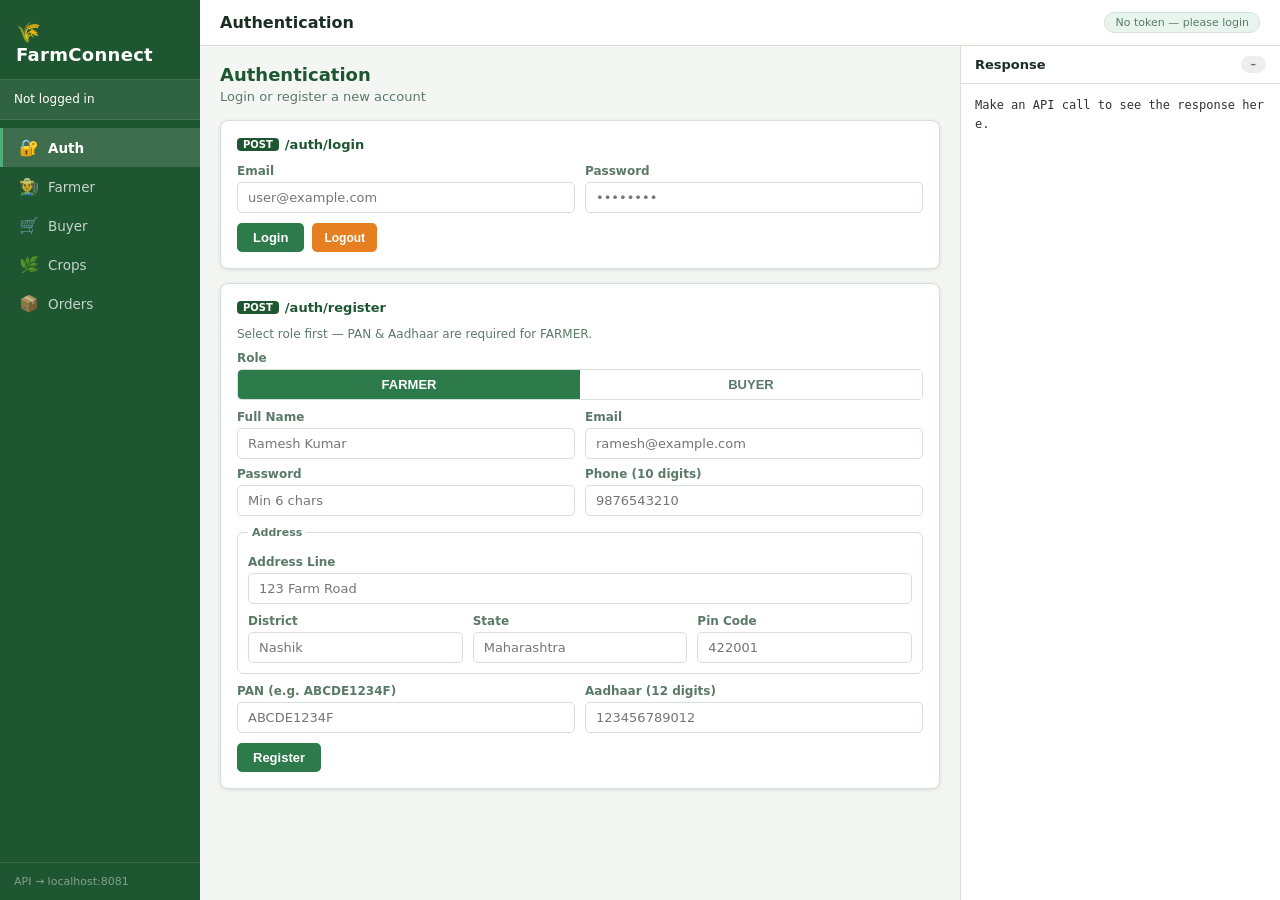
==== src/main/resources/static/index.html @ 51a6def2 "Initial commit: FarmConnect Spring Boot backend REST API for farmers and buyers: JWT auth with role-" ====
<!DOCTYPE html>
<html lang="en">
<head>
    <meta charset="UTF-8">
    <meta name="viewport" content="width=device-width, initial-scale=1.0">
    <title>FarmConnect – API Tester</title>
    <style>
        *, *::before, *::after { box-sizing: border-box; margin: 0; padding: 0; }

        :root {
            --green-dark:  #1e5631;
            --green-mid:   #2d7a4a;
            --green-light: #4caf78;
            --green-pale:  #e8f5ee;
            --bg:          #f4f6f4;
            --white:       #ffffff;
            --border:      #d4e0d8;
            --text:        #1a2e22;
            --text-soft:   #5a7a67;
            --danger:      #c0392b;
            --warn:        #e67e22;
            --radius:      8px;
            --shadow:      0 1px 4px rgba(0,0,0,.10);
        }

        body {
            font-family: system-ui, -apple-system, "Segoe UI", sans-serif;
            background: var(--bg);
            color: var(--text);
            display: flex;
            min-height: 100vh;
            font-size: 14px;
        }

        /* ── Sidebar ─────────────────────────────────── */
        .sidebar {
            width: 200px;
            min-width: 200px;
            background: var(--green-dark);
            color: #fff;
            display: flex;
            flex-direction: column;
            padding: 0;
        }
        .sidebar-logo {
            padding: 20px 16px 14px;
            font-size: 18px;
            font-weight: 700;
            letter-spacing: .3px;
            border-bottom: 1px solid rgba(255,255,255,.15);
        }
        .sidebar-logo span { font-size: 20px; margin-right: 6px; }
        .auth-status {
            padding: 10px 14px;
            font-size: 12px;
            background: rgba(255,255,255,.08);
            border-bottom: 1px solid rgba(255,255,255,.1);
            line-height: 1.6;
        }
        .auth-status .badge {
            display: inline-block;
            padding: 1px 7px;
            border-radius: 20px;
            font-size: 10px;
            font-weight: 600;
            background: var(--green-light);
            color: #fff;
            margin-left: 4px;
        }
        .auth-status .badge.buyer { background: var(--warn); }
        nav { padding: 8px 0; flex: 1; }
        .nav-item {
            display: flex;
            align-items: center;
            gap: 9px;
            padding: 10px 16px;
            cursor: pointer;
            color: rgba(255,255,255,.75);
            transition: background .15s, color .15s;
            border-left: 3px solid transparent;
            font-size: 13.5px;
        }
        .nav-item:hover { background: rgba(255,255,255,.1); color: #fff; }
        .nav-item.active {
            background: rgba(255,255,255,.14);
            color: #fff;
            border-left-color: var(--green-light);
            font-weight: 600;
        }
        .nav-item .icon { font-size: 16px; width: 20px; text-align: center; }
        .sidebar-footer {
            padding: 12px 14px;
            border-top: 1px solid rgba(255,255,255,.1);
            font-size: 11px;
            color: rgba(255,255,255,.45);
        }

        /* ── Main layout ─────────────────────────────── */
        .main {
            flex: 1;
            display: flex;
            flex-direction: column;
            overflow: hidden;
        }
        .topbar {
            padding: 12px 20px;
            background: var(--white);
            border-bottom: 1px solid var(--border);
            display: flex;
            align-items: center;
            justify-content: space-between;
        }
        .topbar h2 { font-size: 16px; font-weight: 600; }
        .topbar .token-pill {
            font-size: 11px;
            color: var(--text-soft);
            background: var(--green-pale);
            border: 1px solid var(--border);
            border-radius: 20px;
            padding: 3px 10px;
            max-width: 260px;
            overflow: hidden;
            text-overflow: ellipsis;
            white-space: nowrap;
        }

        .content-area {
            display: flex;
            flex: 1;
            overflow: hidden;
        }
        .sections {
            flex: 1;
            overflow-y: auto;
            padding: 18px 20px;
        }
        .section { display: none; }
        .section.active { display: block; }

        /* ── Response panel ──────────────────────────── */
        .response-panel {
            width: 320px;
            min-width: 280px;
            background: var(--white);
            border-left: 1px solid var(--border);
            display: flex;
            flex-direction: column;
        }
        .response-panel .rp-header {
            padding: 10px 14px;
            border-bottom: 1px solid var(--border);
            display: flex;
            align-items: center;
            justify-content: space-between;
            font-weight: 600;
            font-size: 13px;
        }
        .status-badge {
            padding: 2px 10px;
            border-radius: 20px;
            font-size: 11px;
            font-weight: 700;
            background: #eee;
            color: #666;
        }
        .status-badge.ok { background: #d4edda; color: #155724; }
        .status-badge.err { background: #f8d7da; color: #721c24; }
        .status-badge.warn { background: #fff3cd; color: #856404; }
        #response-body {
            flex: 1;
            overflow-y: auto;
            padding: 12px 14px;
            font-family: "Menlo", "Consolas", monospace;
            font-size: 12px;
            line-height: 1.6;
            color: #333;
            white-space: pre-wrap;
            word-break: break-all;
        }

        /* ── Cards ───────────────────────────────────── */
        .card {
            background: var(--white);
            border: 1px solid var(--border);
            border-radius: var(--radius);
            box-shadow: var(--shadow);
            padding: 16px;
            margin-bottom: 14px;
        }
        .card h3 {
            font-size: 13px;
            font-weight: 700;
            color: var(--green-dark);
            margin-bottom: 12px;
            display: flex;
            align-items: center;
            gap: 6px;
        }
        .card h3 .method {
            font-size: 10px;
            font-weight: 700;
            padding: 1px 6px;
            border-radius: 4px;
            background: var(--green-dark);
            color: #fff;
        }
        .card h3 .method.get { background: #1a6b9a; }
        .card h3 .method.patch { background: #8a5c00; }
        .card h3 .method.delete { background: #8b2020; }
        .card h3 .method.put { background: #5a3680; }

        /* ── Form elements ───────────────────────────── */
        .form-row { display: flex; gap: 10px; flex-wrap: wrap; }
        .form-group { display: flex; flex-direction: column; gap: 4px; flex: 1; min-width: 140px; }
        .form-group.full { min-width: 100%; }
        label { font-size: 12px; font-weight: 600; color: var(--text-soft); }
        input, select, textarea {
            padding: 7px 10px;
            border: 1px solid var(--border);
            border-radius: 5px;
            font-size: 13px;
            font-family: inherit;
            background: var(--white);
            color: var(--text);
            outline: none;
            transition: border-color .15s;
        }
        input:focus, select:focus, textarea:focus { border-color: var(--green-mid); }
        textarea { resize: vertical; min-height: 60px; }

        .address-group {
            border: 1px solid var(--border);
            border-radius: 6px;
            padding: 10px;
            margin-top: 6px;
        }
        .address-group legend {
            font-size: 11px;
            font-weight: 700;
            color: var(--text-soft);
            padding: 0 4px;
        }

        /* ── Buttons ─────────────────────────────────── */
        .btn {
            padding: 7px 16px;
            border: none;
            border-radius: 5px;
            font-size: 13px;
            font-weight: 600;
            cursor: pointer;
            transition: opacity .15s, transform .1s;
        }
        .btn:active { transform: scale(.98); }
        .btn:hover { opacity: .88; }
        .btn-primary { background: var(--green-mid); color: #fff; }
        .btn-danger { background: var(--danger); color: #fff; }
        .btn-warn { background: var(--warn); color: #fff; }
        .btn-sm { padding: 5px 12px; font-size: 12px; }
        .btn-row { display: flex; gap: 8px; margin-top: 10px; flex-wrap: wrap; }

        /* ── Toast ───────────────────────────────────── */
        #toast {
            position: fixed;
            bottom: 20px;
            right: 20px;
            padding: 10px 18px;
            background: var(--green-dark);
            color: #fff;
            border-radius: 6px;
            font-size: 13px;
            font-weight: 500;
            display: none;
            z-index: 999;
            box-shadow: 0 4px 12px rgba(0,0,0,.2);
        }
        #toast.err { background: var(--danger); }

        /* ── Role toggle ─────────────────────────────── */
        .role-toggle { display: flex; gap: 0; border: 1px solid var(--border); border-radius: 5px; overflow: hidden; }
        .role-btn {
            flex: 1;
            padding: 7px;
            background: var(--white);
            border: none;
            cursor: pointer;
            font-size: 13px;
            font-weight: 600;
            color: var(--text-soft);
            transition: background .15s;
        }
        .role-btn.active { background: var(--green-mid); color: #fff; }

        .divider { margin: 6px 0 12px; border: none; border-top: 1px solid var(--border); }

        .info-text { font-size: 12px; color: var(--text-soft); margin-bottom: 10px; }

        .section-title {
            font-size: 18px;
            font-weight: 700;
            color: var(--green-dark);
            margin-bottom: 4px;
        }
        .section-sub {
            font-size: 13px;
            color: var(--text-soft);
            margin-bottom: 16px;
        }
    </style>
</head>
<body>

<!-- ── Sidebar ─────────────────────────────────────────── -->
<aside class="sidebar">
    <div class="sidebar-logo"><span>🌾</span>FarmConnect</div>
    <div class="auth-status" id="auth-status">
        <div>Not logged in</div>
    </div>
    <nav>
        <div class="nav-item active" onclick="showSection('auth')">
            <span class="icon">🔐</span> Auth
        </div>
        <div class="nav-item" onclick="showSection('farmer')">
            <span class="icon">👨‍🌾</span> Farmer
        </div>
        <div class="nav-item" onclick="showSection('buyer')">
            <span class="icon">🛒</span> Buyer
        </div>
        <div class="nav-item" onclick="showSection('crop')">
            <span class="icon">🌿</span> Crops
        </div>
        <div class="nav-item" onclick="showSection('orders')">
            <span class="icon">📦</span> Orders
        </div>
    </nav>
    <div class="sidebar-footer">API → localhost:8081</div>
</aside>

<!-- ── Main ───────────────────────────────────────────── -->
<div class="main">
    <div class="topbar">
        <h2 id="topbar-title">Authentication</h2>
        <div class="token-pill" id="token-display">No token — please login</div>
    </div>

    <div class="content-area">
        <div class="sections">

            <!-- ══════════════════════════════ AUTH ══════ -->
            <div class="section active" id="section-auth">
                <div class="section-title">Authentication</div>
                <div class="section-sub">Login or register a new account</div>

                <!-- LOGIN -->
                <div class="card">
                    <h3><span class="method">POST</span> /auth/login</h3>
                    <div class="form-row">
                        <div class="form-group">
                            <label>Email</label>
                            <input id="login-email" type="email" placeholder="user@example.com">
                        </div>
                        <div class="form-group">
                            <label>Password</label>
                            <input id="login-password" type="password" placeholder="••••••••">
                        </div>
                    </div>
                    <div class="btn-row">
                        <button class="btn btn-primary" onclick="doLogin()">Login</button>
                        <button class="btn btn-warn btn-sm" onclick="doLogout()">Logout</button>
                    </div>
                </div>

                <!-- REGISTER -->
                <div class="card">
                    <h3><span class="method">POST</span> /auth/register</h3>
                    <p class="info-text">Select role first — PAN & Aadhaar are required for FARMER.</p>

                    <div class="form-group" style="margin-bottom:10px;">
                        <label>Role</label>
                        <div class="role-toggle">
                            <button class="role-btn active" id="role-farmer-btn" onclick="setRegRole('FARMER')">FARMER</button>
                            <button class="role-btn" id="role-buyer-btn" onclick="setRegRole('BUYER')">BUYER</button>
                        </div>
                    </div>
                    <input type="hidden" id="reg-role" value="FARMER">

                    <div class="form-row">
                        <div class="form-group">
                            <label>Full Name</label>
                            <input id="reg-name" placeholder="Ramesh Kumar">
                        </div>
                        <div class="form-group">
                            <label>Email</label>
                            <input id="reg-email" type="email" placeholder="ramesh@example.com">
                        </div>
                    </div>
                    <div class="form-row" style="margin-top:8px;">
                        <div class="form-group">
                            <label>Password</label>
                            <input id="reg-password" type="password" placeholder="Min 6 chars">
                        </div>
                        <div class="form-group">
                            <label>Phone (10 digits)</label>
                            <input id="reg-phone" placeholder="9876543210" maxlength="10">
                        </div>
                    </div>

                    <fieldset class="address-group" style="margin-top:10px;">
                        <legend>Address</legend>
                        <div class="form-row" style="margin-top:6px;">
                            <div class="form-group full">
                                <label>Address Line</label>
                                <input id="reg-addr-line" placeholder="123 Farm Road">
                            </div>
                            <div class="form-group">
                                <label>District</label>
                                <input id="reg-addr-district" placeholder="Nashik">
                            </div>
                            <div class="form-group">
                                <label>State</label>
                                <input id="reg-addr-state" placeholder="Maharashtra">
                            </div>
                            <div class="form-group">
                                <label>Pin Code</label>
                                <input id="reg-addr-pin" placeholder="422001">
                            </div>
                        </div>
                    </fieldset>

                    <div id="farmer-extra" style="margin-top:10px;">
                        <div class="form-row">
                            <div class="form-group">
                                <label>PAN (e.g. ABCDE1234F)</label>
                                <input id="reg-pan" placeholder="ABCDE1234F" maxlength="10" style="text-transform:uppercase">
                            </div>
                            <div class="form-group">
                                <label>Aadhaar (12 digits)</label>
                                <input id="reg-aadhaar" placeholder="123456789012" maxlength="12">
                            </div>
                        </div>
                    </div>

                    <div class="btn-row">
                        <button class="btn btn-primary" onclick="doRegister()">Register</button>
                    </div>
                </div>
            </div>

            <!-- ══════════════════════════════ FARMER ════ -->
            <div class="section" id="section-farmer">
                <div class="section-title">Farmer</div>
                <div class="section-sub">Manage farmer profiles</div>

                <!-- GET -->
                <div class="card">
                    <h3><span class="method get">GET</span> /farmer/{id}</h3>
                    <div class="form-row">
                        <div class="form-group">
                            <label>Farmer ID</label>
                            <input id="f-get-id" type="number" placeholder="1">
                        </div>
                    </div>
                    <div class="btn-row">
                        <button class="btn btn-primary" onclick="getFarmer()">Get Farmer</button>
                    </div>
                </div>

                <!-- CREATE -->
                <div class="card">
                    <h3><span class="method">POST</span> /farmer — Create Farmer</h3>
                    <div class="form-row">
                        <div class="form-group">
                            <label>Name</label>
                            <input id="fc-name" placeholder="Ramesh Kumar">
                        </div>
                        <div class="form-group">
                            <label>Phone (10 digits)</label>
                            <input id="fc-phone" placeholder="9876543210" maxlength="10">
                        </div>
                    </div>
                    <fieldset class="address-group" style="margin-top:10px;">
                        <legend>Address</legend>
                        <div class="form-row" style="margin-top:6px;">
                            <div class="form-group full">
                                <label>Address Line</label>
                                <input id="fc-addr-line" placeholder="Village Road, Block A">
                            </div>
                            <div class="form-group">
                                <label>District</label>
                                <input id="fc-addr-district" placeholder="Nashik">
                            </div>
                            <div class="form-group">
                                <label>State</label>
                                <input id="fc-addr-state" placeholder="Maharashtra">
                            </div>
                            <div class="form-group">
                                <label>Pin Code</label>
                                <input id="fc-addr-pin" placeholder="422001">
                            </div>
                        </div>
                    </fieldset>
                    <div class="form-row" style="margin-top:10px;">
                        <div class="form-group">
                            <label>PAN</label>
                            <input id="fc-pan" placeholder="ABCDE1234F" maxlength="10" style="text-transform:uppercase">
                        </div>
                        <div class="form-group">
                            <label>Aadhaar (12 digits)</label>
                            <input id="fc-aadhaar" placeholder="123456789012" maxlength="12">
                        </div>
                    </div>
                    <div class="btn-row">
                        <button class="btn btn-primary" onclick="createFarmer()">Create Farmer</button>
                    </div>
                </div>

                <!-- UPDATE -->
                <div class="card">
                    <h3><span class="method patch">PATCH</span> /farmer/{id} — Update (partial)</h3>
                    <p class="info-text">Only fill fields you want to update.</p>
                    <div class="form-row">
                        <div class="form-group">
                            <label>Farmer ID</label>
                            <input id="fu-id" type="number" placeholder="1">
                        </div>
                        <div class="form-group">
                            <label>Name</label>
                            <input id="fu-name" placeholder="New name">
                        </div>
                        <div class="form-group">
                            <label>Phone</label>
                            <input id="fu-phone" placeholder="9876543211">
                        </div>
                    </div>
                    <div class="form-row" style="margin-top:8px;">
                        <div class="form-group">
                            <label>PAN</label>
                            <input id="fu-pan" placeholder="ABCDE1234F" style="text-transform:uppercase">
                        </div>
                        <div class="form-group">
                            <label>Aadhaar</label>
                            <input id="fu-aadhaar" placeholder="123456789012">
                        </div>
                    </div>
                    <fieldset class="address-group" style="margin-top:10px;">
                        <legend>Address (partial update — only fill changed fields)</legend>
                        <div class="form-row" style="margin-top:6px;">
                            <div class="form-group">
                                <label>Address Line</label>
                                <input id="fu-addr-line" placeholder="">
                            </div>
                            <div class="form-group">
                                <label>District</label>
                                <input id="fu-addr-district" placeholder="">
                            </div>
                            <div class="form-group">
                                <label>State</label>
                                <input id="fu-addr-state" placeholder="">
                            </div>
                            <div class="form-group">
                                <label>Pin Code</label>
                                <input id="fu-addr-pin" placeholder="">
                            </div>
                        </div>
                    </fieldset>
                    <div class="btn-row">
                        <button class="btn btn-primary" onclick="updateFarmer()">Update Farmer</button>
                    </div>
                </div>

                <!-- DELETE -->
                <div class="card">
                    <h3><span class="method delete">DELETE</span> /farmer/{id}</h3>
                    <div class="form-row">
                        <div class="form-group">
                            <label>Farmer ID</label>
                            <input id="fd-id" type="number" placeholder="1">
                        </div>
                    </div>
                    <div class="btn-row">
                        <button class="btn btn-danger" onclick="deleteFarmer()">Delete Farmer</button>
                    </div>
                </div>
            </div>

            <!-- ══════════════════════════════ BUYER ═════ -->
            <div class="section" id="section-buyer">
                <div class="section-title">Buyer</div>
                <div class="section-sub">Manage buyer profiles</div>

                <div class="card">
                    <h3><span class="method get">GET</span> /buyer/{id}</h3>
                    <div class="form-row">
                        <div class="form-group"><label>Buyer ID</label><input id="bg-id" type="number" placeholder="1"></div>
                    </div>
                    <div class="btn-row"><button class="btn btn-primary" onclick="getBuyer()">Get Buyer</button></div>
                </div>

                <div class="card">
                    <h3><span class="method">POST</span> /buyer — Create Buyer</h3>
                    <div class="form-row">
                        <div class="form-group"><label>Name</label><input id="bc-name" placeholder="Suresh Patel"></div>
                        <div class="form-group"><label>Phone (10 digits)</label><input id="bc-phone" placeholder="9876543210" maxlength="10"></div>
                    </div>
                    <fieldset class="address-group" style="margin-top:10px;">
                        <legend>Address</legend>
                        <div class="form-row" style="margin-top:6px;">
                            <div class="form-group full"><label>Address Line</label><input id="bc-addr-line" placeholder="Shop 4, Market Street"></div>
                            <div class="form-group"><label>District</label><input id="bc-addr-district" placeholder="Pune"></div>
                            <div class="form-group"><label>State</label><input id="bc-addr-state" placeholder="Maharashtra"></div>
                            <div class="form-group"><label>Pin Code</label><input id="bc-addr-pin" placeholder="411001"></div>
                        </div>
                    </fieldset>
                    <div class="btn-row"><button class="btn btn-primary" onclick="createBuyer()">Create Buyer</button></div>
                </div>

                <div class="card">
                    <h3><span class="method patch">PATCH</span> /buyer/{id} — Update (partial)</h3>
                    <div class="form-row">
                        <div class="form-group"><label>Buyer ID</label><input id="bu-id" type="number" placeholder="1"></div>
                        <div class="form-group"><label>Name</label><input id="bu-name" placeholder="New name"></div>
                        <div class="form-group"><label>Phone</label><input id="bu-phone" placeholder="9876543211"></div>
                    </div>
                    <fieldset class="address-group" style="margin-top:10px;">
                        <legend>Address (only fill changed fields)</legend>
                        <div class="form-row" style="margin-top:6px;">
                            <div class="form-group"><label>Address Line</label><input id="bu-addr-line"></div>
                            <div class="form-group"><label>District</label><input id="bu-addr-district"></div>
                            <div class="form-group"><label>State</label><input id="bu-addr-state"></div>
                            <div class="form-group"><label>Pin Code</label><input id="bu-addr-pin"></div>
                        </div>
                    </fieldset>
                    <div class="btn-row"><button class="btn btn-primary" onclick="updateBuyer()">Update Buyer</button></div>
                </div>

                <div class="card">
                    <h3><span class="method delete">DELETE</span> /buyer/{id}</h3>
                    <div class="form-row">
                        <div class="form-group"><label>Buyer ID</label><input id="bd-id" type="number" placeholder="1"></div>
                    </div>
                    <div class="btn-row"><button class="btn btn-danger" onclick="deleteBuyer()">Delete Buyer</button></div>
                </div>
            </div>

            <!-- ══════════════════════════════ CROPS ═════ -->
            <div class="section" id="section-crop">
                <div class="section-title">Crops</div>
                <div class="section-sub">Create, browse, search, filter and manage crops</div>

                <div class="card">
                    <h3><span class="method get">GET</span> All Crops &amp; By ID</h3>
                    <div class="form-row">
                        <div class="form-group"><label>Crop ID (leave blank for all)</label><input id="cg-id" type="number" placeholder="optional"></div>
                    </div>
                    <div class="btn-row">
                        <button class="btn btn-primary" onclick="getCrops()">Get All Crops</button>
                        <button class="btn btn-primary" onclick="getCropById()">Get By ID</button>
                    </div>
                </div>

                <div class="card">
                    <h3><span class="method get">GET</span> Search, Filter &amp; Sort</h3>
                    <div class="form-row">
                        <div class="form-group"><label>Search by Name</label><input id="cs-name" placeholder="Wheat"></div>
                        <div class="form-group"><label>Min Price</label><input id="cf-min" type="number" placeholder="0"></div>
                        <div class="form-group"><label>Max Price</label><input id="cf-max" type="number" placeholder="1000"></div>
                    </div>
                    <div class="form-row" style="margin-top:8px;">
                        <div class="form-group"><label>Sort Field</label>
                            <select id="csort-field">
                                <option value="price">price</option>
                                <option value="quantity">quantity</option>
                                <option value="name">name</option>
                            </select>
                        </div>
                        <div class="form-group"><label>Direction</label>
                            <select id="csort-dir">
                                <option value="asc">Ascending</option>
                                <option value="desc">Descending</option>
                            </select>
                        </div>
                        <div class="form-group"><label>Page Number</label><input id="cpage" type="number" value="0" min="0"></div>
                    </div>
                    <div class="btn-row">
                        <button class="btn btn-primary btn-sm" onclick="searchCrop()">Search</button>
                        <button class="btn btn-primary btn-sm" onclick="filterCrop()">Filter Price</button>
                        <button class="btn btn-primary btn-sm" onclick="sortCrop()">Sort</button>
                        <button class="btn btn-primary btn-sm" onclick="pageCrop()">Page</button>
                    </div>
                </div>

                <div class="card">
                    <h3><span class="method">POST</span> /crop — Create Crop</h3>
                    <div class="form-row">
                        <div class="form-group"><label>Farmer ID</label><input id="cc-farmer-id" type="number" placeholder="1"></div>
                        <div class="form-group"><label>Crop Name</label><input id="cc-name" placeholder="Wheat"></div>
                        <div class="form-group"><label>Price (₹/kg)</label><input id="cc-price" type="number" step="0.01" placeholder="25.00"></div>
                    </div>
                    <div class="form-row" style="margin-top:8px;">
                        <div class="form-group"><label>Quantity (kg)</label><input id="cc-qty" type="number" step="0.1" placeholder="100"></div>
                        <div class="form-group full"><label>Description</label><input id="cc-desc" placeholder="Premium quality wheat from Punjab"></div>
                    </div>
                    <div class="btn-row"><button class="btn btn-primary" onclick="createCrop()">Create Crop</button></div>
                </div>

                <div class="card">
                    <h3><span class="method put">PUT</span> /crop/{id} — Update Crop</h3>
                    <div class="form-row">
                        <div class="form-group"><label>Crop ID</label><input id="cu-id" type="number" placeholder="1"></div>
                        <div class="form-group"><label>Farmer ID</label><input id="cu-farmer-id" type="number" placeholder="1"></div>
                        <div class="form-group"><label>Name</label><input id="cu-name" placeholder="Wheat"></div>
                    </div>
                    <div class="form-row" style="margin-top:8px;">
                        <div class="form-group"><label>Price</label><input id="cu-price" type="number" step="0.01"></div>
                        <div class="form-group"><label>Quantity</label><input id="cu-qty" type="number" step="0.1"></div>
                        <div class="form-group"><label>Description</label><input id="cu-desc" placeholder="optional"></div>
                    </div>
                    <div class="btn-row"><button class="btn btn-primary" onclick="updateCrop()">Update Crop</button></div>
                </div>

                <div class="card">
                    <h3><span class="method delete">DELETE</span> /crop/{id}</h3>
                    <div class="form-row">
                        <div class="form-group"><label>Crop ID</label><input id="cdel-id" type="number" placeholder="1"></div>
                    </div>
                    <div class="btn-row">
                        <button class="btn btn-danger" onclick="deleteCrop()">Delete Crop</button>
                        <button class="btn btn-danger" onclick="deleteAllCrops()" style="opacity:.7">⚠ Delete ALL Crops</button>
                    </div>
                </div>
            </div>

            <!-- ══════════════════════════════ ORDERS ════ -->
            <div class="section" id="section-orders">
                <div class="section-title">Orders</div>
                <div class="section-sub">Place orders and manage their lifecycle</div>

                <div class="card">
                    <h3><span class="method">POST</span> /orders — Place Order</h3>
                    <div class="form-row">
                        <div class="form-group"><label>Buyer ID</label><input id="op-buyer" type="number" placeholder="1"></div>
                        <div class="form-group"><label>Crop ID</label><input id="op-crop" type="number" placeholder="1"></div>
                        <div class="form-group"><label>Quantity (kg)</label><input id="op-qty" type="number" step="0.1" placeholder="10"></div>
                    </div>
                    <div class="btn-row"><button class="btn btn-primary" onclick="placeOrder()">Place Order</button></div>
                </div>

                <div class="card">
                    <h3><span class="method get">GET</span> View Orders</h3>
                    <div class="form-row">
                        <div class="form-group"><label>Order ID (blank = all)</label><input id="og-id" type="number" placeholder="optional"></div>
                        <div class="form-group"><label>Filter by Buyer ID</label><input id="og-buyer" type="number" placeholder="optional"></div>
                        <div class="form-group"><label>Filter by Farmer ID</label><input id="og-farmer" type="number" placeholder="optional"></div>
                    </div>
                    <div class="btn-row">
                        <button class="btn btn-primary btn-sm" onclick="getOrders()">All Orders</button>
                        <button class="btn btn-primary btn-sm" onclick="getOrderById()">By ID</button>
                        <button class="btn btn-primary btn-sm" onclick="getOrdersByBuyer()">By Buyer</button>
                        <button class="btn btn-primary btn-sm" onclick="getOrdersByFarmer()">By Farmer</button>
                    </div>
                </div>

                <div class="card">
                    <h3>Order Lifecycle — PENDING → CONFIRMED → DELIVERED</h3>
                    <p class="info-text">Cancel: BUYER only &nbsp;|&nbsp; Confirm &amp; Deliver: FARMER only</p>
                    <div class="form-row">
                        <div class="form-group"><label>Order ID</label><input id="ol-id" type="number" placeholder="1"></div>
                    </div>
                    <div class="btn-row">
                        <button class="btn btn-warn" onclick="cancelOrder()">Cancel Order</button>
                        <button class="btn btn-primary" onclick="confirmOrder()">Confirm Order</button>
                        <button class="btn btn-primary" style="background:var(--green-dark)" onclick="deliverOrder()">Mark Delivered</button>
                    </div>
                </div>
            </div>

        </div><!-- /sections -->

        <!-- ── Response Panel ──────────────────────────────── -->
        <div class="response-panel">
            <div class="rp-header">
                <span>Response</span>
                <span class="status-badge" id="response-status">–</span>
            </div>
            <pre id="response-body">Make an API call to see the response here.</pre>
        </div>
    </div>
</div>

<div id="toast"></div>

<script>
    // ── Config ──────────────────────────────────────────────
    const BASE_URL = '';  // same origin since served by Spring Boot

    let token = localStorage.getItem('fc_token') || '';
    let role   = localStorage.getItem('fc_role')  || '';
    let profileId = localStorage.getItem('fc_pid') || '';
    let userName  = localStorage.getItem('fc_name') || '';

    // ── Helpers ─────────────────────────────────────────────
    function headers(auth = true) {
        const h = { 'Content-Type': 'application/json' };
        if (auth && token) h['Authorization'] = 'Bearer ' + token;
        return h;
    }

    async function api(method, path, body, auth = true) {
        const opts = { method, headers: headers(auth) };
        if (body !== undefined && body !== null) opts.body = JSON.stringify(body);
        try {
            const res  = await fetch(BASE_URL + path, opts);
            const text = await res.text();
            let data;
            try { data = JSON.parse(text); } catch { data = text; }
            showResponse(res.status, data);
            return { ok: res.ok, status: res.status, data };
        } catch (e) {
            showResponse(0, { error: 'Network error: ' + e.message });
        }
    }

    function showResponse(status, data) {
        const badge = document.getElementById('response-status');
        badge.textContent = status ? 'HTTP ' + status : 'Error';
        badge.className = 'status-badge' + (status >= 200 && status < 300 ? ' ok' : status >= 400 ? ' err' : ' warn');
        document.getElementById('response-body').textContent =
            typeof data === 'string' ? data : JSON.stringify(data, null, 2);
    }

    function toast(msg, isErr = false) {
        const t = document.getElementById('toast');
        t.textContent = msg;
        t.className = isErr ? 'err' : '';
        t.style.display = 'block';
        setTimeout(() => t.style.display = 'none', 3000);
    }

    function val(id)    { return document.getElementById(id)?.value?.trim() || ''; }
    function numVal(id) { const v = val(id); return v !== '' ? parseFloat(v) : null; }

    function addrObj(prefix) {
        const line     = val(prefix + '-addr-line');
        const district = val(prefix + '-addr-district');
        const state    = val(prefix + '-addr-state');
        const pin      = val(prefix + '-addr-pin');
        if (!line && !district && !state && !pin) return null;
        // Only include fields that were actually filled — empty strings
        // would overwrite existing DB values and fail @NotBlank validation
        const obj = {};
        if (line)     obj.addressLine = line;
        if (district) obj.district    = district;
        if (state)    obj.state       = state;
        if (pin)      obj.pinCode     = pin;
        return obj;
    }

    // Keep only defined (non-empty) fields for PATCH
    function clean(obj) {
        return Object.fromEntries(
            Object.entries(obj).filter(([, v]) => v !== null && v !== '' && v !== undefined)
        );
    }

    // ── Navigation ───────────────────────────────────────────
    const TITLES = { auth:'Authentication', farmer:'Farmer', buyer:'Buyer', crop:'Crops', orders:'Orders' };
    function showSection(name) {
        document.querySelectorAll('.section').forEach(s => s.classList.remove('active'));
        document.querySelectorAll('.nav-item').forEach(n => n.classList.remove('active'));
        document.getElementById('section-' + name).classList.add('active');
        document.querySelectorAll('.nav-item').forEach(n => {
            if (n.textContent.toLowerCase().includes(name.toLowerCase())) n.classList.add('active');
        });
        document.getElementById('topbar-title').textContent = TITLES[name] || name;
        showResponse('', 'Make an API call to see the response here.');
        document.getElementById('response-status').textContent = '–';
        document.getElementById('response-status').className = 'status-badge';
    }

    // ── Auth UI ──────────────────────────────────────────────
    function updateAuthStatus() {
        const el = document.getElementById('auth-status');
        const td = document.getElementById('token-display');
        if (token) {
            el.innerHTML = `<div>Logged in as</div><div><strong>${userName || '–'}</strong> <span class="badge ${role.toLowerCase()}">${role}</span></div><div style="font-size:11px;opacity:.7">ID: ${profileId}</div>`;
            td.textContent = token.substring(0, 40) + '…';
        } else {
            el.innerHTML = '<div>Not logged in</div>';
            td.textContent = 'No token — please login';
        }
    }
    updateAuthStatus();

    function setRegRole(r) {
        document.getElementById('reg-role').value = r;
        document.getElementById('role-farmer-btn').classList.toggle('active', r === 'FARMER');
        document.getElementById('role-buyer-btn').classList.toggle('active', r === 'BUYER');
        document.getElementById('farmer-extra').style.display = r === 'FARMER' ? '' : 'none';
    }

    // ── AUTH endpoints ───────────────────────────────────────
    async function doLogin() {
        const res = await api('POST', '/auth/login', {
            email: val('login-email'),
            password: val('login-password')
        }, false);
        if (res?.ok) {
            token     = res.data.token;
            role      = res.data.role;
            profileId = res.data.id;
            userName  = res.data.name;
            localStorage.setItem('fc_token', token);
            localStorage.setItem('fc_role', role);
            localStorage.setItem('fc_pid', profileId);
            localStorage.setItem('fc_name', userName);
            updateAuthStatus();
            toast('✅ Logged in as ' + userName);
        } else {
            toast('Login failed', true);
        }
    }

    function doLogout() {
        token = role = profileId = userName = '';
        ['fc_token','fc_role','fc_pid','fc_name'].forEach(k => localStorage.removeItem(k));
        updateAuthStatus();
        toast('Logged out');
    }

    async function doRegister() {
        const r = val('reg-role');
        const body = {
            name: val('reg-name'), email: val('reg-email'),
            password: val('reg-password'), role: r,
            phoneNumber: val('reg-phone'),
            address: addrObj('reg')
        };
        if (r === 'FARMER') {
            body.panNo    = val('reg-pan').toUpperCase();
            body.aadhaarNo = val('reg-aadhaar');
        }
        const res = await api('POST', '/auth/register', body, false);
        if (res?.ok) toast('✅ Registered! Now login.');
        else toast('Registration failed', true);
    }

    // ── FARMER endpoints ─────────────────────────────────────
    async function getFarmer()    { await api('GET', '/farmer/' + val('f-get-id')); }
    async function deleteFarmer() { await api('DELETE', '/farmer/' + val('fd-id')); }

    async function createFarmer() {
        const body = {
            name: val('fc-name'),
            phoneNumber: val('fc-phone'),
            address: addrObj('fc'),
            panNo: val('fc-pan').toUpperCase(),
            aadhaarNo: val('fc-aadhaar')
        };
        await api('POST', '/farmer', body);
    }

    async function updateFarmer() {
        const addr = addrObj('fu');
        const raw = {
            name: val('fu-name'), phoneNumber: val('fu-phone'),
            panNo: val('fu-pan').toUpperCase() || undefined,
            aadhaarNo: val('fu-aadhaar') || undefined,
            address: addr || undefined
        };
        await api('PATCH', '/farmer/' + val('fu-id'), clean(raw));
    }

    // ── BUYER endpoints ──────────────────────────────────────
    async function getBuyer()    { await api('GET', '/buyer/' + val('bg-id')); }
    async function deleteBuyer() { await api('DELETE', '/buyer/' + val('bd-id')); }

    async function createBuyer() {
        await api('POST', '/buyer', {
            name: val('bc-name'),
            phoneNumber: val('bc-phone'),
            address: addrObj('bc')
        });
    }

    async function updateBuyer() {
        const addr = addrObj('bu');
        const raw = {
            name: val('bu-name'), phoneNumber: val('bu-phone'),
            address: addr || undefined
        };
        await api('PATCH', '/buyer/' + val('bu-id'), clean(raw));
    }

    // ── CROP endpoints ───────────────────────────────────────
    async function getCrops()      { await api('GET', '/crop'); }
    async function getCropById()   { await api('GET', '/crop/' + val('cg-id')); }
    async function searchCrop()    { await api('GET', '/crop/search?name=' + encodeURIComponent(val('cs-name'))); }
    async function filterCrop()    { await api('GET', `/crop/filter?minPrice=${val('cf-min')}&maxPrice=${val('cf-max')}`); }
    async function sortCrop()      { await api('GET', `/crop/sort?field=${val('csort-field')}&direction=${val('csort-dir')}`); }
    async function pageCrop()      { await api('GET', '/crop/page?page=' + val('cpage')); }
    async function deleteCrop()    { await api('DELETE', '/crop/' + val('cdel-id')); }
    async function deleteAllCrops(){ if (confirm('Delete ALL crops? This cannot be undone.')) await api('DELETE', '/crop'); }

    async function createCrop() {
        await api('POST', '/crop', {
            farmerId: numVal('cc-farmer-id'),
            name: val('cc-name'),
            price: numVal('cc-price'),
            quantity: numVal('cc-qty'),
            description: val('cc-desc') || null
        });
    }

    async function updateCrop() {
        await api('PUT', '/crop/' + val('cu-id'), {
            farmerId: numVal('cu-farmer-id'),
            name: val('cu-name'),
            price: numVal('cu-price'),
            quantity: numVal('cu-qty'),
            description: val('cu-desc') || null
        });
    }

    // ── ORDER endpoints ──────────────────────────────────────
    async function placeOrder()      { await api('POST', '/orders', { buyerId: numVal('op-buyer'), cropId: numVal('op-crop'), quantity: numVal('op-qty') }); }
    async function getOrders()       { await api('GET', '/orders'); }
    async function getOrderById()    { await api('GET', '/orders/' + val('og-id')); }
    async function getOrdersByBuyer(){ await api('GET', '/orders/buyer/' + val('og-buyer')); }
    async function getOrdersByFarmer(){ await api('GET', '/orders/farmer/' + val('og-farmer')); }
    async function cancelOrder()     { await api('PATCH', '/orders/' + val('ol-id') + '/cancel'); }
    async function confirmOrder()    { await api('PATCH', '/orders/' + val('ol-id') + '/confirm'); }
    async function deliverOrder()    { await api('PATCH', '/orders/' + val('ol-id') + '/deliver'); }
</script>
</body>
</html>
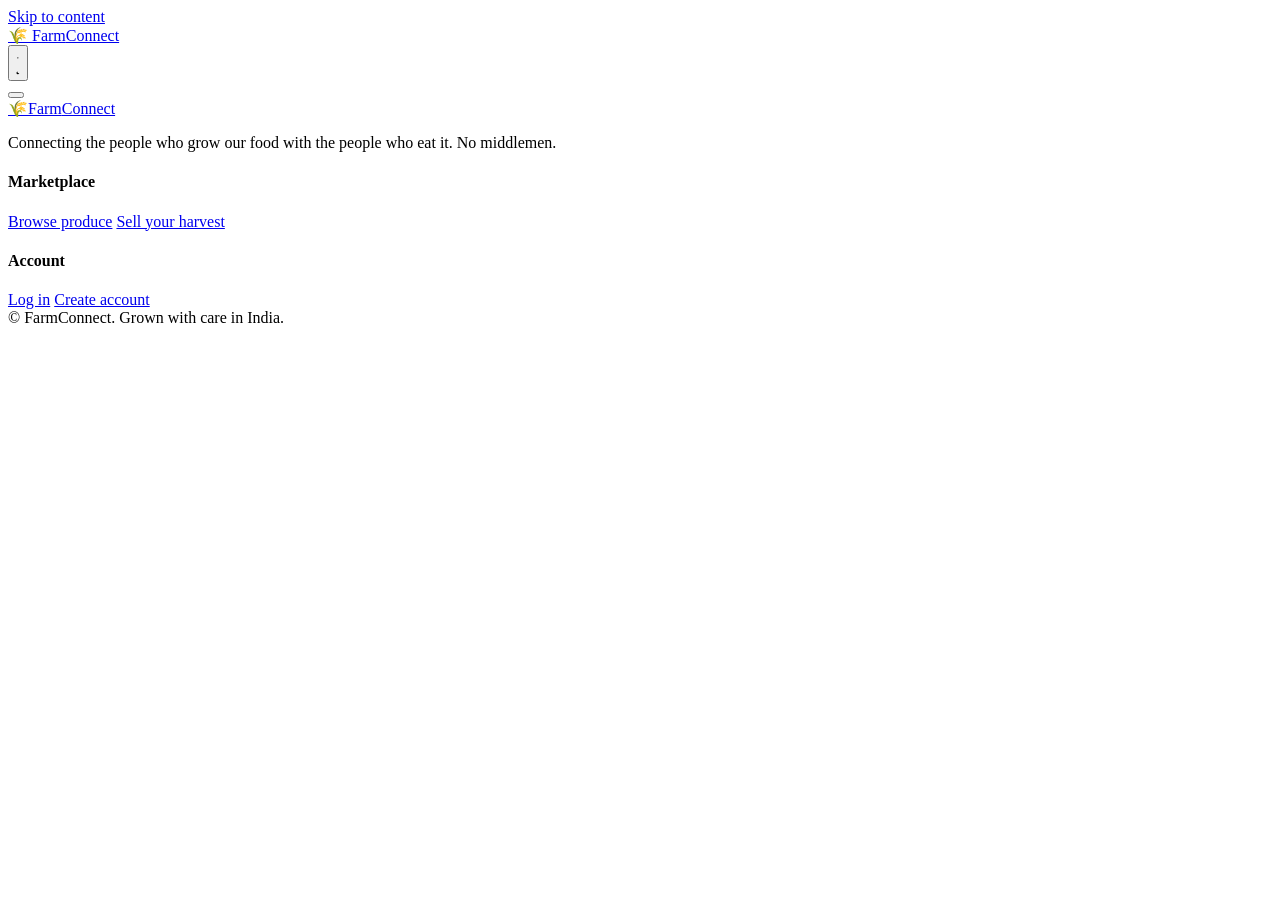
==== commit 26ba6b70: "Add responsive storefront frontend and connect it to the API A single-page storefront served by Spri" ====
--- a/src/main/resources/static/index.html
+++ b/src/main/resources/static/index.html
@@ -2,1034 +2,78 @@
 <html lang="en">
 <head>
     <meta charset="UTF-8">
-    <meta name="viewport" content="width=device-width, initial-scale=1.0">
-    <title>FarmConnect – API Tester</title>
-    <style>
-        *, *::before, *::after { box-sizing: border-box; margin: 0; padding: 0; }
-
-        :root {
-            --green-dark:  #1e5631;
-            --green-mid:   #2d7a4a;
-            --green-light: #4caf78;
-            --green-pale:  #e8f5ee;
-            --bg:          #f4f6f4;
-            --white:       #ffffff;
-            --border:      #d4e0d8;
-            --text:        #1a2e22;
-            --text-soft:   #5a7a67;
-            --danger:      #c0392b;
-            --warn:        #e67e22;
-            --radius:      8px;
-            --shadow:      0 1px 4px rgba(0,0,0,.10);
-        }
-
-        body {
-            font-family: system-ui, -apple-system, "Segoe UI", sans-serif;
-            background: var(--bg);
-            color: var(--text);
-            display: flex;
-            min-height: 100vh;
-            font-size: 14px;
-        }
-
-        /* ── Sidebar ─────────────────────────────────── */
-        .sidebar {
-            width: 200px;
-            min-width: 200px;
-            background: var(--green-dark);
-            color: #fff;
-            display: flex;
-            flex-direction: column;
-            padding: 0;
-        }
-        .sidebar-logo {
-            padding: 20px 16px 14px;
-            font-size: 18px;
-            font-weight: 700;
-            letter-spacing: .3px;
-            border-bottom: 1px solid rgba(255,255,255,.15);
-        }
-        .sidebar-logo span { font-size: 20px; margin-right: 6px; }
-        .auth-status {
-            padding: 10px 14px;
-            font-size: 12px;
-            background: rgba(255,255,255,.08);
-            border-bottom: 1px solid rgba(255,255,255,.1);
-            line-height: 1.6;
-        }
-        .auth-status .badge {
-            display: inline-block;
-            padding: 1px 7px;
-            border-radius: 20px;
-            font-size: 10px;
-            font-weight: 600;
-            background: var(--green-light);
-            color: #fff;
-            margin-left: 4px;
-        }
-        .auth-status .badge.buyer { background: var(--warn); }
-        nav { padding: 8px 0; flex: 1; }
-        .nav-item {
-            display: flex;
-            align-items: center;
-            gap: 9px;
-            padding: 10px 16px;
-            cursor: pointer;
-            color: rgba(255,255,255,.75);
-            transition: background .15s, color .15s;
-            border-left: 3px solid transparent;
-            font-size: 13.5px;
-        }
-        .nav-item:hover { background: rgba(255,255,255,.1); color: #fff; }
-        .nav-item.active {
-            background: rgba(255,255,255,.14);
-            color: #fff;
-            border-left-color: var(--green-light);
-            font-weight: 600;
-        }
-        .nav-item .icon { font-size: 16px; width: 20px; text-align: center; }
-        .sidebar-footer {
-            padding: 12px 14px;
-            border-top: 1px solid rgba(255,255,255,.1);
-            font-size: 11px;
-            color: rgba(255,255,255,.45);
-        }
-
-        /* ── Main layout ─────────────────────────────── */
-        .main {
-            flex: 1;
-            display: flex;
-            flex-direction: column;
-            overflow: hidden;
-        }
-        .topbar {
-            padding: 12px 20px;
-            background: var(--white);
-            border-bottom: 1px solid var(--border);
-            display: flex;
-            align-items: center;
-            justify-content: space-between;
-        }
-        .topbar h2 { font-size: 16px; font-weight: 600; }
-        .topbar .token-pill {
-            font-size: 11px;
-            color: var(--text-soft);
-            background: var(--green-pale);
-            border: 1px solid var(--border);
-            border-radius: 20px;
-            padding: 3px 10px;
-            max-width: 260px;
-            overflow: hidden;
-            text-overflow: ellipsis;
-            white-space: nowrap;
-        }
-
-        .content-area {
-            display: flex;
-            flex: 1;
-            overflow: hidden;
-        }
-        .sections {
-            flex: 1;
-            overflow-y: auto;
-            padding: 18px 20px;
-        }
-        .section { display: none; }
-        .section.active { display: block; }
-
-        /* ── Response panel ──────────────────────────── */
-        .response-panel {
-            width: 320px;
-            min-width: 280px;
-            background: var(--white);
-            border-left: 1px solid var(--border);
-            display: flex;
-            flex-direction: column;
-        }
-        .response-panel .rp-header {
-            padding: 10px 14px;
-            border-bottom: 1px solid var(--border);
-            display: flex;
-            align-items: center;
-            justify-content: space-between;
-            font-weight: 600;
-            font-size: 13px;
-        }
-        .status-badge {
-            padding: 2px 10px;
-            border-radius: 20px;
-            font-size: 11px;
-            font-weight: 700;
-            background: #eee;
-            color: #666;
-        }
-        .status-badge.ok { background: #d4edda; color: #155724; }
-        .status-badge.err { background: #f8d7da; color: #721c24; }
-        .status-badge.warn { background: #fff3cd; color: #856404; }
-        #response-body {
-            flex: 1;
-            overflow-y: auto;
-            padding: 12px 14px;
-            font-family: "Menlo", "Consolas", monospace;
-            font-size: 12px;
-            line-height: 1.6;
-            color: #333;
-            white-space: pre-wrap;
-            word-break: break-all;
-        }
-
-        /* ── Cards ───────────────────────────────────── */
-        .card {
-            background: var(--white);
-            border: 1px solid var(--border);
-            border-radius: var(--radius);
-            box-shadow: var(--shadow);
-            padding: 16px;
-            margin-bottom: 14px;
-        }
-        .card h3 {
-            font-size: 13px;
-            font-weight: 700;
-            color: var(--green-dark);
-            margin-bottom: 12px;
-            display: flex;
-            align-items: center;
-            gap: 6px;
-        }
-        .card h3 .method {
-            font-size: 10px;
-            font-weight: 700;
-            padding: 1px 6px;
-            border-radius: 4px;
-            background: var(--green-dark);
-            color: #fff;
-        }
-        .card h3 .method.get { background: #1a6b9a; }
-        .card h3 .method.patch { background: #8a5c00; }
-        .card h3 .method.delete { background: #8b2020; }
-        .card h3 .method.put { background: #5a3680; }
-
-        /* ── Form elements ───────────────────────────── */
-        .form-row { display: flex; gap: 10px; flex-wrap: wrap; }
-        .form-group { display: flex; flex-direction: column; gap: 4px; flex: 1; min-width: 140px; }
-        .form-group.full { min-width: 100%; }
-        label { font-size: 12px; font-weight: 600; color: var(--text-soft); }
-        input, select, textarea {
-            padding: 7px 10px;
-            border: 1px solid var(--border);
-            border-radius: 5px;
-            font-size: 13px;
-            font-family: inherit;
-            background: var(--white);
-            color: var(--text);
-            outline: none;
-            transition: border-color .15s;
-        }
-        input:focus, select:focus, textarea:focus { border-color: var(--green-mid); }
-        textarea { resize: vertical; min-height: 60px; }
-
-        .address-group {
-            border: 1px solid var(--border);
-            border-radius: 6px;
-            padding: 10px;
-            margin-top: 6px;
-        }
-        .address-group legend {
-            font-size: 11px;
-            font-weight: 700;
-            color: var(--text-soft);
-            padding: 0 4px;
-        }
-
-        /* ── Buttons ─────────────────────────────────── */
-        .btn {
-            padding: 7px 16px;
-            border: none;
-            border-radius: 5px;
-            font-size: 13px;
-            font-weight: 600;
-            cursor: pointer;
-            transition: opacity .15s, transform .1s;
-        }
-        .btn:active { transform: scale(.98); }
-        .btn:hover { opacity: .88; }
-        .btn-primary { background: var(--green-mid); color: #fff; }
-        .btn-danger { background: var(--danger); color: #fff; }
-        .btn-warn { background: var(--warn); color: #fff; }
-        .btn-sm { padding: 5px 12px; font-size: 12px; }
-        .btn-row { display: flex; gap: 8px; margin-top: 10px; flex-wrap: wrap; }
-
-        /* ── Toast ───────────────────────────────────── */
-        #toast {
-            position: fixed;
-            bottom: 20px;
-            right: 20px;
-            padding: 10px 18px;
-            background: var(--green-dark);
-            color: #fff;
-            border-radius: 6px;
-            font-size: 13px;
-            font-weight: 500;
-            display: none;
-            z-index: 999;
-            box-shadow: 0 4px 12px rgba(0,0,0,.2);
-        }
-        #toast.err { background: var(--danger); }
-
-        /* ── Role toggle ─────────────────────────────── */
-        .role-toggle { display: flex; gap: 0; border: 1px solid var(--border); border-radius: 5px; overflow: hidden; }
-        .role-btn {
-            flex: 1;
-            padding: 7px;
-            background: var(--white);
-            border: none;
-            cursor: pointer;
-            font-size: 13px;
-            font-weight: 600;
-            color: var(--text-soft);
-            transition: background .15s;
-        }
-        .role-btn.active { background: var(--green-mid); color: #fff; }
-
-        .divider { margin: 6px 0 12px; border: none; border-top: 1px solid var(--border); }
-
-        .info-text { font-size: 12px; color: var(--text-soft); margin-bottom: 10px; }
-
-        .section-title {
-            font-size: 18px;
-            font-weight: 700;
-            color: var(--green-dark);
-            margin-bottom: 4px;
-        }
-        .section-sub {
-            font-size: 13px;
-            color: var(--text-soft);
-            margin-bottom: 16px;
-        }
-    </style>
+    <meta name="viewport" content="width=device-width, initial-scale=1, viewport-fit=cover">
+    <title>FarmConnect — Fresh from the farm, straight to you</title>
+    <meta name="description" content="FarmConnect links farmers directly with buyers. No middlemen, fair prices, fresh produce.">
+    <meta name="theme-color" content="#2e7d4f">
+    <link rel="icon" href="/favicon.svg" type="image/svg+xml">
+    <link rel="preconnect" href="https://fonts.googleapis.com">
+    <link rel="preconnect" href="https://fonts.gstatic.com" crossorigin>
+    <link href="https://fonts.googleapis.com/css2?family=Plus+Jakarta+Sans:wght@400;500;600;700;800&display=swap" rel="stylesheet">
+    <link rel="stylesheet" href="/assets/css/app.css">
+    <script>
+        // Apply saved theme before first paint to avoid a flash
+        try {
+            const t = localStorage.getItem('fc.theme');
+            if (t) document.documentElement.dataset.theme = t;
+        } catch (e) {}
+    </script>
 </head>
 <body>
+    <a class="skip-link" href="#view">Skip to content</a>
 
-<!-- ── Sidebar ─────────────────────────────────────────── -->
-<aside class="sidebar">
-    <div class="sidebar-logo"><span>🌾</span>FarmConnect</div>
-    <div class="auth-status" id="auth-status">
-        <div>Not logged in</div>
-    </div>
-    <nav>
-        <div class="nav-item active" onclick="showSection('auth')">
-            <span class="icon">🔐</span> Auth
+    <header class="site-header" id="site-header">
+        <div class="container header-inner">
+            <a href="#/" class="brand" aria-label="FarmConnect home">
+                <span class="brand-mark" aria-hidden="true">🌾</span>
+                <span class="brand-name">Farm<span>Connect</span></span>
+            </a>
+
+            <nav class="main-nav" id="main-nav" aria-label="Main"></nav>
+
+            <div class="header-actions">
+                <button class="icon-btn" id="theme-toggle" type="button" aria-label="Toggle dark mode">
+                    <svg class="icon-sun" viewBox="0 0 24 24" aria-hidden="true"><circle cx="12" cy="12" r="4"/><path d="M12 2v2M12 20v2M4.9 4.9l1.4 1.4M17.7 17.7l1.4 1.4M2 12h2M20 12h2M4.9 19.1l1.4-1.4M17.7 6.3l1.4-1.4"/></svg>
+                    <svg class="icon-moon" viewBox="0 0 24 24" aria-hidden="true"><path d="M21 12.8A9 9 0 1 1 11.2 3a7 7 0 0 0 9.8 9.8z"/></svg>
+                </button>
+                <div class="header-auth" id="header-auth"></div>
+                <button class="icon-btn menu-btn" id="menu-btn" type="button" aria-label="Open menu" aria-expanded="false" aria-controls="mobile-drawer">
+                    <span></span><span></span><span></span>
+                </button>
+            </div>
         </div>
-        <div class="nav-item" onclick="showSection('farmer')">
-            <span class="icon">👨‍🌾</span> Farmer
-        </div>
-        <div class="nav-item" onclick="showSection('buyer')">
-            <span class="icon">🛒</span> Buyer
-        </div>
-        <div class="nav-item" onclick="showSection('crop')">
-            <span class="icon">🌿</span> Crops
-        </div>
-        <div class="nav-item" onclick="showSection('orders')">
-            <span class="icon">📦</span> Orders
-        </div>
-    </nav>
-    <div class="sidebar-footer">API → localhost:8081</div>
-</aside>
+    </header>
 
-<!-- ── Main ───────────────────────────────────────────── -->
-<div class="main">
-    <div class="topbar">
-        <h2 id="topbar-title">Authentication</h2>
-        <div class="token-pill" id="token-display">No token — please login</div>
-    </div>
+    <div class="drawer-backdrop" id="drawer-backdrop" hidden></div>
+    <aside class="mobile-drawer" id="mobile-drawer" aria-label="Menu" aria-hidden="true"></aside>
 
-    <div class="content-area">
-        <div class="sections">
+    <main id="view" class="view" tabindex="-1"></main>
 
-            <!-- ══════════════════════════════ AUTH ══════ -->
-            <div class="section active" id="section-auth">
-                <div class="section-title">Authentication</div>
-                <div class="section-sub">Login or register a new account</div>
-
-                <!-- LOGIN -->
-                <div class="card">
-                    <h3><span class="method">POST</span> /auth/login</h3>
-                    <div class="form-row">
-                        <div class="form-group">
-                            <label>Email</label>
-                            <input id="login-email" type="email" placeholder="user@example.com">
-                        </div>
-                        <div class="form-group">
-                            <label>Password</label>
-                            <input id="login-password" type="password" placeholder="••••••••">
-                        </div>
-                    </div>
-                    <div class="btn-row">
-                        <button class="btn btn-primary" onclick="doLogin()">Login</button>
-                        <button class="btn btn-warn btn-sm" onclick="doLogout()">Logout</button>
-                    </div>
+    <footer class="site-footer">
+        <div class="container footer-inner">
+            <div class="footer-brand">
+                <a href="#/" class="brand"><span class="brand-mark" aria-hidden="true">🌾</span><span class="brand-name">Farm<span>Connect</span></span></a>
+                <p>Connecting the people who grow our food with the people who eat it. No middlemen.</p>
+            </div>
+            <div class="footer-links">
+                <div>
+                    <h4>Marketplace</h4>
+                    <a href="#/market">Browse produce</a>
+                    <a href="#/register?role=FARMER">Sell your harvest</a>
                 </div>
-
-                <!-- REGISTER -->
-                <div class="card">
-                    <h3><span class="method">POST</span> /auth/register</h3>
-                    <p class="info-text">Select role first — PAN & Aadhaar are required for FARMER.</p>
-
-                    <div class="form-group" style="margin-bottom:10px;">
-                        <label>Role</label>
-                        <div class="role-toggle">
-                            <button class="role-btn active" id="role-farmer-btn" onclick="setRegRole('FARMER')">FARMER</button>
-                            <button class="role-btn" id="role-buyer-btn" onclick="setRegRole('BUYER')">BUYER</button>
-                        </div>
-                    </div>
-                    <input type="hidden" id="reg-role" value="FARMER">
-
-                    <div class="form-row">
-                        <div class="form-group">
-                            <label>Full Name</label>
-                            <input id="reg-name" placeholder="Ramesh Kumar">
-                        </div>
-                        <div class="form-group">
-                            <label>Email</label>
-                            <input id="reg-email" type="email" placeholder="ramesh@example.com">
-                        </div>
-                    </div>
-                    <div class="form-row" style="margin-top:8px;">
-                        <div class="form-group">
-                            <label>Password</label>
-                            <input id="reg-password" type="password" placeholder="Min 6 chars">
-                        </div>
-                        <div class="form-group">
-                            <label>Phone (10 digits)</label>
-                            <input id="reg-phone" placeholder="9876543210" maxlength="10">
-                        </div>
-                    </div>
-
-                    <fieldset class="address-group" style="margin-top:10px;">
-                        <legend>Address</legend>
-                        <div class="form-row" style="margin-top:6px;">
-                            <div class="form-group full">
-                                <label>Address Line</label>
-                                <input id="reg-addr-line" placeholder="123 Farm Road">
-                            </div>
-                            <div class="form-group">
-                                <label>District</label>
-                                <input id="reg-addr-district" placeholder="Nashik">
-                            </div>
-                            <div class="form-group">
-                                <label>State</label>
-                                <input id="reg-addr-state" placeholder="Maharashtra">
-                            </div>
-                            <div class="form-group">
-                                <label>Pin Code</label>
-                                <input id="reg-addr-pin" placeholder="422001">
-                            </div>
-                        </div>
-                    </fieldset>
-
-                    <div id="farmer-extra" style="margin-top:10px;">
-                        <div class="form-row">
-                            <div class="form-group">
-                                <label>PAN (e.g. ABCDE1234F)</label>
-                                <input id="reg-pan" placeholder="ABCDE1234F" maxlength="10" style="text-transform:uppercase">
-                            </div>
-                            <div class="form-group">
-                                <label>Aadhaar (12 digits)</label>
-                                <input id="reg-aadhaar" placeholder="123456789012" maxlength="12">
-                            </div>
-                        </div>
-                    </div>
-
-                    <div class="btn-row">
-                        <button class="btn btn-primary" onclick="doRegister()">Register</button>
-                    </div>
+                <div id="footer-account">
+                    <h4>Account</h4>
+                    <a href="#/login">Log in</a>
+                    <a href="#/register">Create account</a>
                 </div>
             </div>
+        </div>
+        <div class="container footer-bottom">© <span id="year"></span> FarmConnect. Grown with care in India.</div>
+    </footer>
 
-            <!-- ══════════════════════════════ FARMER ════ -->
-            <div class="section" id="section-farmer">
-                <div class="section-title">Farmer</div>
-                <div class="section-sub">Manage farmer profiles</div>
+    <div class="toast-stack" id="toast-stack" aria-live="polite" aria-atomic="false"></div>
+    <div id="modal-root"></div>
 
-                <!-- GET -->
-                <div class="card">
-                    <h3><span class="method get">GET</span> /farmer/{id}</h3>
-                    <div class="form-row">
-                        <div class="form-group">
-                            <label>Farmer ID</label>
-                            <input id="f-get-id" type="number" placeholder="1">
-                        </div>
-                    </div>
-                    <div class="btn-row">
-                        <button class="btn btn-primary" onclick="getFarmer()">Get Farmer</button>
-                    </div>
-                </div>
-
-                <!-- CREATE -->
-                <div class="card">
-                    <h3><span class="method">POST</span> /farmer — Create Farmer</h3>
-                    <div class="form-row">
-                        <div class="form-group">
-                            <label>Name</label>
-                            <input id="fc-name" placeholder="Ramesh Kumar">
-                        </div>
-                        <div class="form-group">
-                            <label>Phone (10 digits)</label>
-                            <input id="fc-phone" placeholder="9876543210" maxlength="10">
-                        </div>
-                    </div>
-                    <fieldset class="address-group" style="margin-top:10px;">
-                        <legend>Address</legend>
-                        <div class="form-row" style="margin-top:6px;">
-                            <div class="form-group full">
-                                <label>Address Line</label>
-                                <input id="fc-addr-line" placeholder="Village Road, Block A">
-                            </div>
-                            <div class="form-group">
-                                <label>District</label>
-                                <input id="fc-addr-district" placeholder="Nashik">
-                            </div>
-                            <div class="form-group">
-                                <label>State</label>
-                                <input id="fc-addr-state" placeholder="Maharashtra">
-                            </div>
-                            <div class="form-group">
-                                <label>Pin Code</label>
-                                <input id="fc-addr-pin" placeholder="422001">
-                            </div>
-                        </div>
-                    </fieldset>
-                    <div class="form-row" style="margin-top:10px;">
-                        <div class="form-group">
-                            <label>PAN</label>
-                            <input id="fc-pan" placeholder="ABCDE1234F" maxlength="10" style="text-transform:uppercase">
-                        </div>
-                        <div class="form-group">
-                            <label>Aadhaar (12 digits)</label>
-                            <input id="fc-aadhaar" placeholder="123456789012" maxlength="12">
-                        </div>
-                    </div>
-                    <div class="btn-row">
-                        <button class="btn btn-primary" onclick="createFarmer()">Create Farmer</button>
-                    </div>
-                </div>
-
-                <!-- UPDATE -->
-                <div class="card">
-                    <h3><span class="method patch">PATCH</span> /farmer/{id} — Update (partial)</h3>
-                    <p class="info-text">Only fill fields you want to update.</p>
-                    <div class="form-row">
-                        <div class="form-group">
-                            <label>Farmer ID</label>
-                            <input id="fu-id" type="number" placeholder="1">
-                        </div>
-                        <div class="form-group">
-                            <label>Name</label>
-                            <input id="fu-name" placeholder="New name">
-                        </div>
-                        <div class="form-group">
-                            <label>Phone</label>
-                            <input id="fu-phone" placeholder="9876543211">
-                        </div>
-                    </div>
-                    <div class="form-row" style="margin-top:8px;">
-                        <div class="form-group">
-                            <label>PAN</label>
-                            <input id="fu-pan" placeholder="ABCDE1234F" style="text-transform:uppercase">
-                        </div>
-                        <div class="form-group">
-                            <label>Aadhaar</label>
-                            <input id="fu-aadhaar" placeholder="123456789012">
-                        </div>
-                    </div>
-                    <fieldset class="address-group" style="margin-top:10px;">
-                        <legend>Address (partial update — only fill changed fields)</legend>
-                        <div class="form-row" style="margin-top:6px;">
-                            <div class="form-group">
-                                <label>Address Line</label>
-                                <input id="fu-addr-line" placeholder="">
-                            </div>
-                            <div class="form-group">
-                                <label>District</label>
-                                <input id="fu-addr-district" placeholder="">
-                            </div>
-                            <div class="form-group">
-                                <label>State</label>
-                                <input id="fu-addr-state" placeholder="">
-                            </div>
-                            <div class="form-group">
-                                <label>Pin Code</label>
-                                <input id="fu-addr-pin" placeholder="">
-                            </div>
-                        </div>
-                    </fieldset>
-                    <div class="btn-row">
-                        <button class="btn btn-primary" onclick="updateFarmer()">Update Farmer</button>
-                    </div>
-                </div>
-
-                <!-- DELETE -->
-                <div class="card">
-                    <h3><span class="method delete">DELETE</span> /farmer/{id}</h3>
-                    <div class="form-row">
-                        <div class="form-group">
-                            <label>Farmer ID</label>
-                            <input id="fd-id" type="number" placeholder="1">
-                        </div>
-                    </div>
-                    <div class="btn-row">
-                        <button class="btn btn-danger" onclick="deleteFarmer()">Delete Farmer</button>
-                    </div>
-                </div>
-            </div>
-
-            <!-- ══════════════════════════════ BUYER ═════ -->
-            <div class="section" id="section-buyer">
-                <div class="section-title">Buyer</div>
-                <div class="section-sub">Manage buyer profiles</div>
-
-                <div class="card">
-                    <h3><span class="method get">GET</span> /buyer/{id}</h3>
-                    <div class="form-row">
-                        <div class="form-group"><label>Buyer ID</label><input id="bg-id" type="number" placeholder="1"></div>
-                    </div>
-                    <div class="btn-row"><button class="btn btn-primary" onclick="getBuyer()">Get Buyer</button></div>
-                </div>
-
-                <div class="card">
-                    <h3><span class="method">POST</span> /buyer — Create Buyer</h3>
-                    <div class="form-row">
-                        <div class="form-group"><label>Name</label><input id="bc-name" placeholder="Suresh Patel"></div>
-                        <div class="form-group"><label>Phone (10 digits)</label><input id="bc-phone" placeholder="9876543210" maxlength="10"></div>
-                    </div>
-                    <fieldset class="address-group" style="margin-top:10px;">
-                        <legend>Address</legend>
-                        <div class="form-row" style="margin-top:6px;">
-                            <div class="form-group full"><label>Address Line</label><input id="bc-addr-line" placeholder="Shop 4, Market Street"></div>
-                            <div class="form-group"><label>District</label><input id="bc-addr-district" placeholder="Pune"></div>
-                            <div class="form-group"><label>State</label><input id="bc-addr-state" placeholder="Maharashtra"></div>
-                            <div class="form-group"><label>Pin Code</label><input id="bc-addr-pin" placeholder="411001"></div>
-                        </div>
-                    </fieldset>
-                    <div class="btn-row"><button class="btn btn-primary" onclick="createBuyer()">Create Buyer</button></div>
-                </div>
-
-                <div class="card">
-                    <h3><span class="method patch">PATCH</span> /buyer/{id} — Update (partial)</h3>
-                    <div class="form-row">
-                        <div class="form-group"><label>Buyer ID</label><input id="bu-id" type="number" placeholder="1"></div>
-                        <div class="form-group"><label>Name</label><input id="bu-name" placeholder="New name"></div>
-                        <div class="form-group"><label>Phone</label><input id="bu-phone" placeholder="9876543211"></div>
-                    </div>
-                    <fieldset class="address-group" style="margin-top:10px;">
-                        <legend>Address (only fill changed fields)</legend>
-                        <div class="form-row" style="margin-top:6px;">
-                            <div class="form-group"><label>Address Line</label><input id="bu-addr-line"></div>
-                            <div class="form-group"><label>District</label><input id="bu-addr-district"></div>
-                            <div class="form-group"><label>State</label><input id="bu-addr-state"></div>
-                            <div class="form-group"><label>Pin Code</label><input id="bu-addr-pin"></div>
-                        </div>
-                    </fieldset>
-                    <div class="btn-row"><button class="btn btn-primary" onclick="updateBuyer()">Update Buyer</button></div>
-                </div>
-
-                <div class="card">
-                    <h3><span class="method delete">DELETE</span> /buyer/{id}</h3>
-                    <div class="form-row">
-                        <div class="form-group"><label>Buyer ID</label><input id="bd-id" type="number" placeholder="1"></div>
-                    </div>
-                    <div class="btn-row"><button class="btn btn-danger" onclick="deleteBuyer()">Delete Buyer</button></div>
-                </div>
-            </div>
-
-            <!-- ══════════════════════════════ CROPS ═════ -->
-            <div class="section" id="section-crop">
-                <div class="section-title">Crops</div>
-                <div class="section-sub">Create, browse, search, filter and manage crops</div>
-
-                <div class="card">
-                    <h3><span class="method get">GET</span> All Crops &amp; By ID</h3>
-                    <div class="form-row">
-                        <div class="form-group"><label>Crop ID (leave blank for all)</label><input id="cg-id" type="number" placeholder="optional"></div>
-                    </div>
-                    <div class="btn-row">
-                        <button class="btn btn-primary" onclick="getCrops()">Get All Crops</button>
-                        <button class="btn btn-primary" onclick="getCropById()">Get By ID</button>
-                    </div>
-                </div>
-
-                <div class="card">
-                    <h3><span class="method get">GET</span> Search, Filter &amp; Sort</h3>
-                    <div class="form-row">
-                        <div class="form-group"><label>Search by Name</label><input id="cs-name" placeholder="Wheat"></div>
-                        <div class="form-group"><label>Min Price</label><input id="cf-min" type="number" placeholder="0"></div>
-                        <div class="form-group"><label>Max Price</label><input id="cf-max" type="number" placeholder="1000"></div>
-                    </div>
-                    <div class="form-row" style="margin-top:8px;">
-                        <div class="form-group"><label>Sort Field</label>
-                            <select id="csort-field">
-                                <option value="price">price</option>
-                                <option value="quantity">quantity</option>
-                                <option value="name">name</option>
-                            </select>
-                        </div>
-                        <div class="form-group"><label>Direction</label>
-                            <select id="csort-dir">
-                                <option value="asc">Ascending</option>
-                                <option value="desc">Descending</option>
-                            </select>
-                        </div>
-                        <div class="form-group"><label>Page Number</label><input id="cpage" type="number" value="0" min="0"></div>
-                    </div>
-                    <div class="btn-row">
-                        <button class="btn btn-primary btn-sm" onclick="searchCrop()">Search</button>
-                        <button class="btn btn-primary btn-sm" onclick="filterCrop()">Filter Price</button>
-                        <button class="btn btn-primary btn-sm" onclick="sortCrop()">Sort</button>
-                        <button class="btn btn-primary btn-sm" onclick="pageCrop()">Page</button>
-                    </div>
-                </div>
-
-                <div class="card">
-                    <h3><span class="method">POST</span> /crop — Create Crop</h3>
-                    <div class="form-row">
-                        <div class="form-group"><label>Farmer ID</label><input id="cc-farmer-id" type="number" placeholder="1"></div>
-                        <div class="form-group"><label>Crop Name</label><input id="cc-name" placeholder="Wheat"></div>
-                        <div class="form-group"><label>Price (₹/kg)</label><input id="cc-price" type="number" step="0.01" placeholder="25.00"></div>
-                    </div>
-                    <div class="form-row" style="margin-top:8px;">
-                        <div class="form-group"><label>Quantity (kg)</label><input id="cc-qty" type="number" step="0.1" placeholder="100"></div>
-                        <div class="form-group full"><label>Description</label><input id="cc-desc" placeholder="Premium quality wheat from Punjab"></div>
-                    </div>
-                    <div class="btn-row"><button class="btn btn-primary" onclick="createCrop()">Create Crop</button></div>
-                </div>
-
-                <div class="card">
-                    <h3><span class="method put">PUT</span> /crop/{id} — Update Crop</h3>
-                    <div class="form-row">
-                        <div class="form-group"><label>Crop ID</label><input id="cu-id" type="number" placeholder="1"></div>
-                        <div class="form-group"><label>Farmer ID</label><input id="cu-farmer-id" type="number" placeholder="1"></div>
-                        <div class="form-group"><label>Name</label><input id="cu-name" placeholder="Wheat"></div>
-                    </div>
-                    <div class="form-row" style="margin-top:8px;">
-                        <div class="form-group"><label>Price</label><input id="cu-price" type="number" step="0.01"></div>
-                        <div class="form-group"><label>Quantity</label><input id="cu-qty" type="number" step="0.1"></div>
-                        <div class="form-group"><label>Description</label><input id="cu-desc" placeholder="optional"></div>
-                    </div>
-                    <div class="btn-row"><button class="btn btn-primary" onclick="updateCrop()">Update Crop</button></div>
-                </div>
-
-                <div class="card">
-                    <h3><span class="method delete">DELETE</span> /crop/{id}</h3>
-                    <div class="form-row">
-                        <div class="form-group"><label>Crop ID</label><input id="cdel-id" type="number" placeholder="1"></div>
-                    </div>
-                    <div class="btn-row">
-                        <button class="btn btn-danger" onclick="deleteCrop()">Delete Crop</button>
-                        <button class="btn btn-danger" onclick="deleteAllCrops()" style="opacity:.7">⚠ Delete ALL Crops</button>
-                    </div>
-                </div>
-            </div>
-
-            <!-- ══════════════════════════════ ORDERS ════ -->
-            <div class="section" id="section-orders">
-                <div class="section-title">Orders</div>
-                <div class="section-sub">Place orders and manage their lifecycle</div>
-
-                <div class="card">
-                    <h3><span class="method">POST</span> /orders — Place Order</h3>
-                    <div class="form-row">
-                        <div class="form-group"><label>Buyer ID</label><input id="op-buyer" type="number" placeholder="1"></div>
-                        <div class="form-group"><label>Crop ID</label><input id="op-crop" type="number" placeholder="1"></div>
-                        <div class="form-group"><label>Quantity (kg)</label><input id="op-qty" type="number" step="0.1" placeholder="10"></div>
-                    </div>
-                    <div class="btn-row"><button class="btn btn-primary" onclick="placeOrder()">Place Order</button></div>
-                </div>
-
-                <div class="card">
-                    <h3><span class="method get">GET</span> View Orders</h3>
-                    <div class="form-row">
-                        <div class="form-group"><label>Order ID (blank = all)</label><input id="og-id" type="number" placeholder="optional"></div>
-                        <div class="form-group"><label>Filter by Buyer ID</label><input id="og-buyer" type="number" placeholder="optional"></div>
-                        <div class="form-group"><label>Filter by Farmer ID</label><input id="og-farmer" type="number" placeholder="optional"></div>
-                    </div>
-                    <div class="btn-row">
-                        <button class="btn btn-primary btn-sm" onclick="getOrders()">All Orders</button>
-                        <button class="btn btn-primary btn-sm" onclick="getOrderById()">By ID</button>
-                        <button class="btn btn-primary btn-sm" onclick="getOrdersByBuyer()">By Buyer</button>
-                        <button class="btn btn-primary btn-sm" onclick="getOrdersByFarmer()">By Farmer</button>
-                    </div>
-                </div>
-
-                <div class="card">
-                    <h3>Order Lifecycle — PENDING → CONFIRMED → DELIVERED</h3>
-                    <p class="info-text">Cancel: BUYER only &nbsp;|&nbsp; Confirm &amp; Deliver: FARMER only</p>
-                    <div class="form-row">
-                        <div class="form-group"><label>Order ID</label><input id="ol-id" type="number" placeholder="1"></div>
-                    </div>
-                    <div class="btn-row">
-                        <button class="btn btn-warn" onclick="cancelOrder()">Cancel Order</button>
-                        <button class="btn btn-primary" onclick="confirmOrder()">Confirm Order</button>
-                        <button class="btn btn-primary" style="background:var(--green-dark)" onclick="deliverOrder()">Mark Delivered</button>
-                    </div>
-                </div>
-            </div>
-
-        </div><!-- /sections -->
-
-        <!-- ── Response Panel ──────────────────────────────── -->
-        <div class="response-panel">
-            <div class="rp-header">
-                <span>Response</span>
-                <span class="status-badge" id="response-status">–</span>
-            </div>
-            <pre id="response-body">Make an API call to see the response here.</pre>
-        </div>
-    </div>
-</div>
-
-<div id="toast"></div>
-
-<script>
-    // ── Config ──────────────────────────────────────────────
-    const BASE_URL = '';  // same origin since served by Spring Boot
-
-    let token = localStorage.getItem('fc_token') || '';
-    let role   = localStorage.getItem('fc_role')  || '';
-    let profileId = localStorage.getItem('fc_pid') || '';
-    let userName  = localStorage.getItem('fc_name') || '';
-
-    // ── Helpers ─────────────────────────────────────────────
-    function headers(auth = true) {
-        const h = { 'Content-Type': 'application/json' };
-        if (auth && token) h['Authorization'] = 'Bearer ' + token;
-        return h;
-    }
-
-    async function api(method, path, body, auth = true) {
-        const opts = { method, headers: headers(auth) };
-        if (body !== undefined && body !== null) opts.body = JSON.stringify(body);
-        try {
-            const res  = await fetch(BASE_URL + path, opts);
-            const text = await res.text();
-            let data;
-            try { data = JSON.parse(text); } catch { data = text; }
-            showResponse(res.status, data);
-            return { ok: res.ok, status: res.status, data };
-        } catch (e) {
-            showResponse(0, { error: 'Network error: ' + e.message });
-        }
-    }
-
-    function showResponse(status, data) {
-        const badge = document.getElementById('response-status');
-        badge.textContent = status ? 'HTTP ' + status : 'Error';
-        badge.className = 'status-badge' + (status >= 200 && status < 300 ? ' ok' : status >= 400 ? ' err' : ' warn');
-        document.getElementById('response-body').textContent =
-            typeof data === 'string' ? data : JSON.stringify(data, null, 2);
-    }
-
-    function toast(msg, isErr = false) {
-        const t = document.getElementById('toast');
-        t.textContent = msg;
-        t.className = isErr ? 'err' : '';
-        t.style.display = 'block';
-        setTimeout(() => t.style.display = 'none', 3000);
-    }
-
-    function val(id)    { return document.getElementById(id)?.value?.trim() || ''; }
-    function numVal(id) { const v = val(id); return v !== '' ? parseFloat(v) : null; }
-
-    function addrObj(prefix) {
-        const line     = val(prefix + '-addr-line');
-        const district = val(prefix + '-addr-district');
-        const state    = val(prefix + '-addr-state');
-        const pin      = val(prefix + '-addr-pin');
-        if (!line && !district && !state && !pin) return null;
-        // Only include fields that were actually filled — empty strings
-        // would overwrite existing DB values and fail @NotBlank validation
-        const obj = {};
-        if (line)     obj.addressLine = line;
-        if (district) obj.district    = district;
-        if (state)    obj.state       = state;
-        if (pin)      obj.pinCode     = pin;
-        return obj;
-    }
-
-    // Keep only defined (non-empty) fields for PATCH
-    function clean(obj) {
-        return Object.fromEntries(
-            Object.entries(obj).filter(([, v]) => v !== null && v !== '' && v !== undefined)
-        );
-    }
-
-    // ── Navigation ───────────────────────────────────────────
-    const TITLES = { auth:'Authentication', farmer:'Farmer', buyer:'Buyer', crop:'Crops', orders:'Orders' };
-    function showSection(name) {
-        document.querySelectorAll('.section').forEach(s => s.classList.remove('active'));
-        document.querySelectorAll('.nav-item').forEach(n => n.classList.remove('active'));
-        document.getElementById('section-' + name).classList.add('active');
-        document.querySelectorAll('.nav-item').forEach(n => {
-            if (n.textContent.toLowerCase().includes(name.toLowerCase())) n.classList.add('active');
-        });
-        document.getElementById('topbar-title').textContent = TITLES[name] || name;
-        showResponse('', 'Make an API call to see the response here.');
-        document.getElementById('response-status').textContent = '–';
-        document.getElementById('response-status').className = 'status-badge';
-    }
-
-    // ── Auth UI ──────────────────────────────────────────────
-    function updateAuthStatus() {
-        const el = document.getElementById('auth-status');
-        const td = document.getElementById('token-display');
-        if (token) {
-            el.innerHTML = `<div>Logged in as</div><div><strong>${userName || '–'}</strong> <span class="badge ${role.toLowerCase()}">${role}</span></div><div style="font-size:11px;opacity:.7">ID: ${profileId}</div>`;
-            td.textContent = token.substring(0, 40) + '…';
-        } else {
-            el.innerHTML = '<div>Not logged in</div>';
-            td.textContent = 'No token — please login';
-        }
-    }
-    updateAuthStatus();
-
-    function setRegRole(r) {
-        document.getElementById('reg-role').value = r;
-        document.getElementById('role-farmer-btn').classList.toggle('active', r === 'FARMER');
-        document.getElementById('role-buyer-btn').classList.toggle('active', r === 'BUYER');
-        document.getElementById('farmer-extra').style.display = r === 'FARMER' ? '' : 'none';
-    }
-
-    // ── AUTH endpoints ───────────────────────────────────────
-    async function doLogin() {
-        const res = await api('POST', '/auth/login', {
-            email: val('login-email'),
-            password: val('login-password')
-        }, false);
-        if (res?.ok) {
-            token     = res.data.token;
-            role      = res.data.role;
-            profileId = res.data.id;
-            userName  = res.data.name;
-            localStorage.setItem('fc_token', token);
-            localStorage.setItem('fc_role', role);
-            localStorage.setItem('fc_pid', profileId);
-            localStorage.setItem('fc_name', userName);
-            updateAuthStatus();
-            toast('✅ Logged in as ' + userName);
-        } else {
-            toast('Login failed', true);
-        }
-    }
-
-    function doLogout() {
-        token = role = profileId = userName = '';
-        ['fc_token','fc_role','fc_pid','fc_name'].forEach(k => localStorage.removeItem(k));
-        updateAuthStatus();
-        toast('Logged out');
-    }
-
-    async function doRegister() {
-        const r = val('reg-role');
-        const body = {
-            name: val('reg-name'), email: val('reg-email'),
-            password: val('reg-password'), role: r,
-            phoneNumber: val('reg-phone'),
-            address: addrObj('reg')
-        };
-        if (r === 'FARMER') {
-            body.panNo    = val('reg-pan').toUpperCase();
-            body.aadhaarNo = val('reg-aadhaar');
-        }
-        const res = await api('POST', '/auth/register', body, false);
-        if (res?.ok) toast('✅ Registered! Now login.');
-        else toast('Registration failed', true);
-    }
-
-    // ── FARMER endpoints ─────────────────────────────────────
-    async function getFarmer()    { await api('GET', '/farmer/' + val('f-get-id')); }
-    async function deleteFarmer() { await api('DELETE', '/farmer/' + val('fd-id')); }
-
-    async function createFarmer() {
-        const body = {
-            name: val('fc-name'),
-            phoneNumber: val('fc-phone'),
-            address: addrObj('fc'),
-            panNo: val('fc-pan').toUpperCase(),
-            aadhaarNo: val('fc-aadhaar')
-        };
-        await api('POST', '/farmer', body);
-    }
-
-    async function updateFarmer() {
-        const addr = addrObj('fu');
-        const raw = {
-            name: val('fu-name'), phoneNumber: val('fu-phone'),
-            panNo: val('fu-pan').toUpperCase() || undefined,
-            aadhaarNo: val('fu-aadhaar') || undefined,
-            address: addr || undefined
-        };
-        await api('PATCH', '/farmer/' + val('fu-id'), clean(raw));
-    }
-
-    // ── BUYER endpoints ──────────────────────────────────────
-    async function getBuyer()    { await api('GET', '/buyer/' + val('bg-id')); }
-    async function deleteBuyer() { await api('DELETE', '/buyer/' + val('bd-id')); }
-
-    async function createBuyer() {
-        await api('POST', '/buyer', {
-            name: val('bc-name'),
-            phoneNumber: val('bc-phone'),
-            address: addrObj('bc')
-        });
-    }
-
-    async function updateBuyer() {
-        const addr = addrObj('bu');
-        const raw = {
-            name: val('bu-name'), phoneNumber: val('bu-phone'),
-            address: addr || undefined
-        };
-        await api('PATCH', '/buyer/' + val('bu-id'), clean(raw));
-    }
-
-    // ── CROP endpoints ───────────────────────────────────────
-    async function getCrops()      { await api('GET', '/crop'); }
-    async function getCropById()   { await api('GET', '/crop/' + val('cg-id')); }
-    async function searchCrop()    { await api('GET', '/crop/search?name=' + encodeURIComponent(val('cs-name'))); }
-    async function filterCrop()    { await api('GET', `/crop/filter?minPrice=${val('cf-min')}&maxPrice=${val('cf-max')}`); }
-    async function sortCrop()      { await api('GET', `/crop/sort?field=${val('csort-field')}&direction=${val('csort-dir')}`); }
-    async function pageCrop()      { await api('GET', '/crop/page?page=' + val('cpage')); }
-    async function deleteCrop()    { await api('DELETE', '/crop/' + val('cdel-id')); }
-    async function deleteAllCrops(){ if (confirm('Delete ALL crops? This cannot be undone.')) await api('DELETE', '/crop'); }
-
-    async function createCrop() {
-        await api('POST', '/crop', {
-            farmerId: numVal('cc-farmer-id'),
-            name: val('cc-name'),
-            price: numVal('cc-price'),
-            quantity: numVal('cc-qty'),
-            description: val('cc-desc') || null
-        });
-    }
-
-    async function updateCrop() {
-        await api('PUT', '/crop/' + val('cu-id'), {
-            farmerId: numVal('cu-farmer-id'),
-            name: val('cu-name'),
-            price: numVal('cu-price'),
-            quantity: numVal('cu-qty'),
-            description: val('cu-desc') || null
-        });
-    }
-
-    // ── ORDER endpoints ──────────────────────────────────────
-    async function placeOrder()      { await api('POST', '/orders', { buyerId: numVal('op-buyer'), cropId: numVal('op-crop'), quantity: numVal('op-qty') }); }
-    async function getOrders()       { await api('GET', '/orders'); }
-    async function getOrderById()    { await api('GET', '/orders/' + val('og-id')); }
-    async function getOrdersByBuyer(){ await api('GET', '/orders/buyer/' + val('og-buyer')); }
-    async function getOrdersByFarmer(){ await api('GET', '/orders/farmer/' + val('og-farmer')); }
-    async function cancelOrder()     { await api('PATCH', '/orders/' + val('ol-id') + '/cancel'); }
-    async function confirmOrder()    { await api('PATCH', '/orders/' + val('ol-id') + '/confirm'); }
-    async function deliverOrder()    { await api('PATCH', '/orders/' + val('ol-id') + '/deliver'); }
-</script>
+    <script type="module" src="/assets/js/app.js"></script>
 </body>
 </html>
